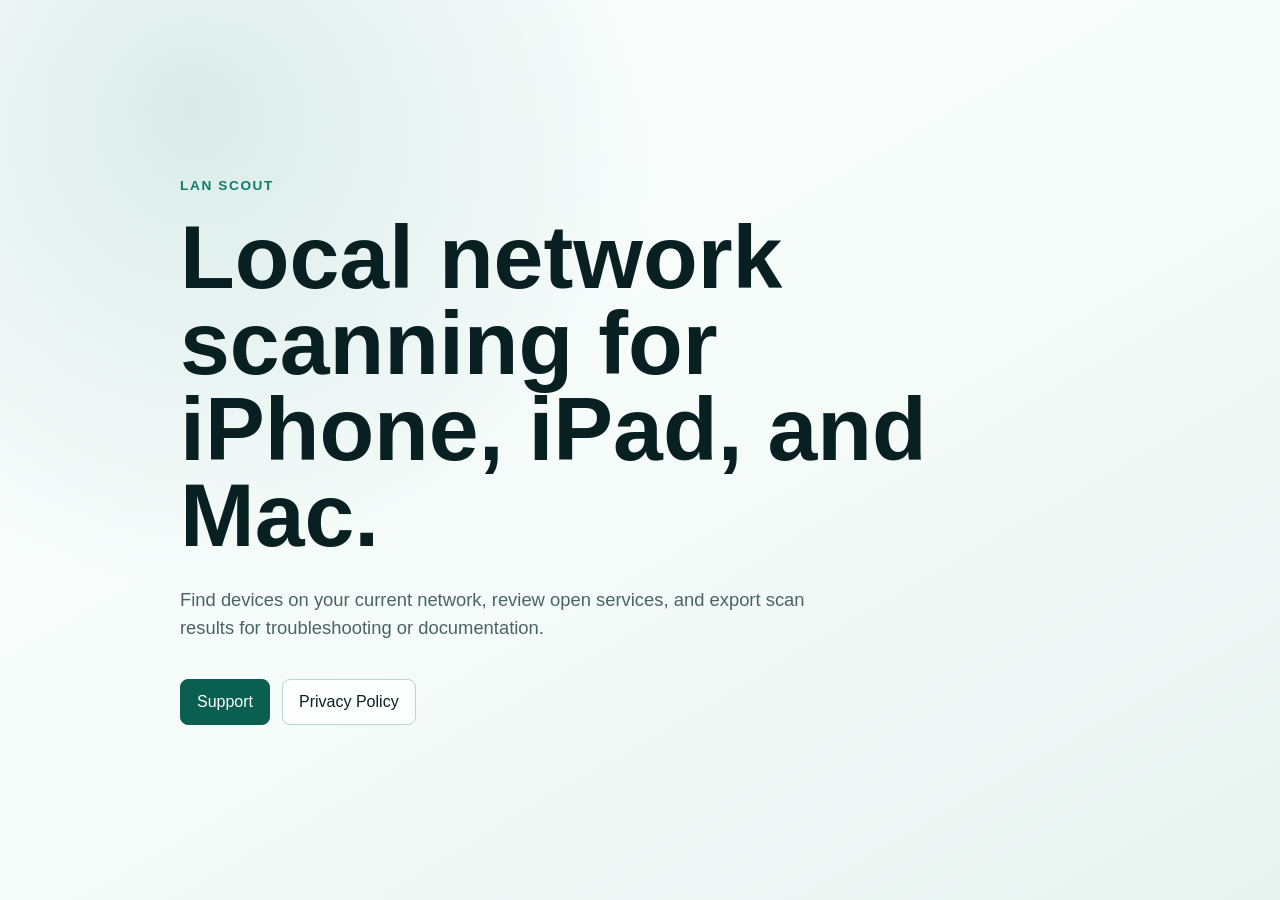
==== index.html @ 2cab11a4 "Add LAN Scout support pages" ====
<!doctype html>
<html lang="en">
<head>
  <meta charset="utf-8">
  <meta name="viewport" content="width=device-width, initial-scale=1">
  <title>LAN Scout</title>
  <meta name="description" content="LAN Scout support and privacy information.">
  <link rel="stylesheet" href="./styles.css">
</head>
<body>
  <main class="shell">
    <section class="hero">
      <p class="eyebrow">LAN Scout</p>
      <h1>Local network scanning for iPhone, iPad, and Mac.</h1>
      <p class="lede">Find devices on your current network, review open services, and export scan results for troubleshooting or documentation.</p>
      <div class="actions">
        <a href="./support/">Support</a>
        <a href="./privacy/">Privacy Policy</a>
      </div>
    </section>
  </main>
</body>
</html>
---- styles.css ----
:root {
  color-scheme: light dark;
  --bg: #071b1d;
  --panel: #0e2a2d;
  --text: #f4fbf9;
  --muted: #a9c2bd;
  --line: #24494d;
  --accent: #56f2cd;
  --accent-dark: #0d7d6a;
}

* {
  box-sizing: border-box;
}

body {
  margin: 0;
  min-height: 100vh;
  font-family: -apple-system, BlinkMacSystemFont, "Segoe UI", sans-serif;
  line-height: 1.55;
  color: var(--text);
  background:
    radial-gradient(circle at 20% 15%, rgba(86, 242, 205, 0.16), transparent 34rem),
    linear-gradient(150deg, #051315 0%, var(--bg) 56%, #0b2529 100%);
}

a {
  color: var(--accent);
}

.shell {
  width: min(920px, calc(100% - 40px));
  margin: 0 auto;
  padding: 72px 0;
}

.hero {
  min-height: calc(100vh - 144px);
  display: grid;
  align-content: center;
}

.eyebrow {
  margin: 0 0 18px;
  color: var(--accent);
  font-size: 0.85rem;
  font-weight: 700;
  letter-spacing: 0.12em;
  text-transform: uppercase;
}

h1 {
  max-width: 780px;
  margin: 0;
  font-size: clamp(2.25rem, 8vw, 5.6rem);
  line-height: 0.96;
  letter-spacing: 0;
}

.lede {
  max-width: 640px;
  margin: 28px 0 0;
  color: var(--muted);
  font-size: 1.15rem;
}

.compact {
  margin-top: 16px;
}

.actions {
  display: flex;
  flex-wrap: wrap;
  gap: 12px;
  margin-top: 36px;
}

.actions a {
  min-height: 44px;
  padding: 10px 16px;
  border: 1px solid rgba(86, 242, 205, 0.38);
  border-radius: 8px;
  color: var(--text);
  text-decoration: none;
  background: rgba(14, 42, 45, 0.82);
}

.actions a:first-child {
  color: #041615;
  border-color: var(--accent);
  background: var(--accent);
}

.doc {
  max-width: 760px;
}

.back {
  display: inline-block;
  margin-bottom: 28px;
  color: var(--accent);
  font-weight: 700;
  text-decoration: none;
}

.doc h1 {
  font-size: clamp(2.25rem, 7vw, 4.2rem);
}

h2 {
  margin: 36px 0 8px;
  padding-top: 22px;
  border-top: 1px solid var(--line);
  font-size: 1.2rem;
}

p {
  margin: 0 0 14px;
}

.updated {
  margin-top: 14px;
  color: var(--muted);
}

@media (prefers-color-scheme: light) {
  :root {
    --bg: #f4fbf9;
    --panel: #ffffff;
    --text: #092022;
    --muted: #496461;
    --line: #d6e5e2;
    --accent: #0d7d6a;
    --accent-dark: #0a5f51;
  }

  body {
    background:
      radial-gradient(circle at 15% 12%, rgba(13, 125, 106, 0.14), transparent 30rem),
      linear-gradient(150deg, #ffffff 0%, var(--bg) 55%, #e8f3f0 100%);
  }

  .actions a {
    color: var(--text);
    background: rgba(255, 255, 255, 0.78);
    border-color: #b8d7d0;
  }

  .actions a:first-child {
    color: #ffffff;
    background: var(--accent-dark);
    border-color: var(--accent-dark);
  }
}
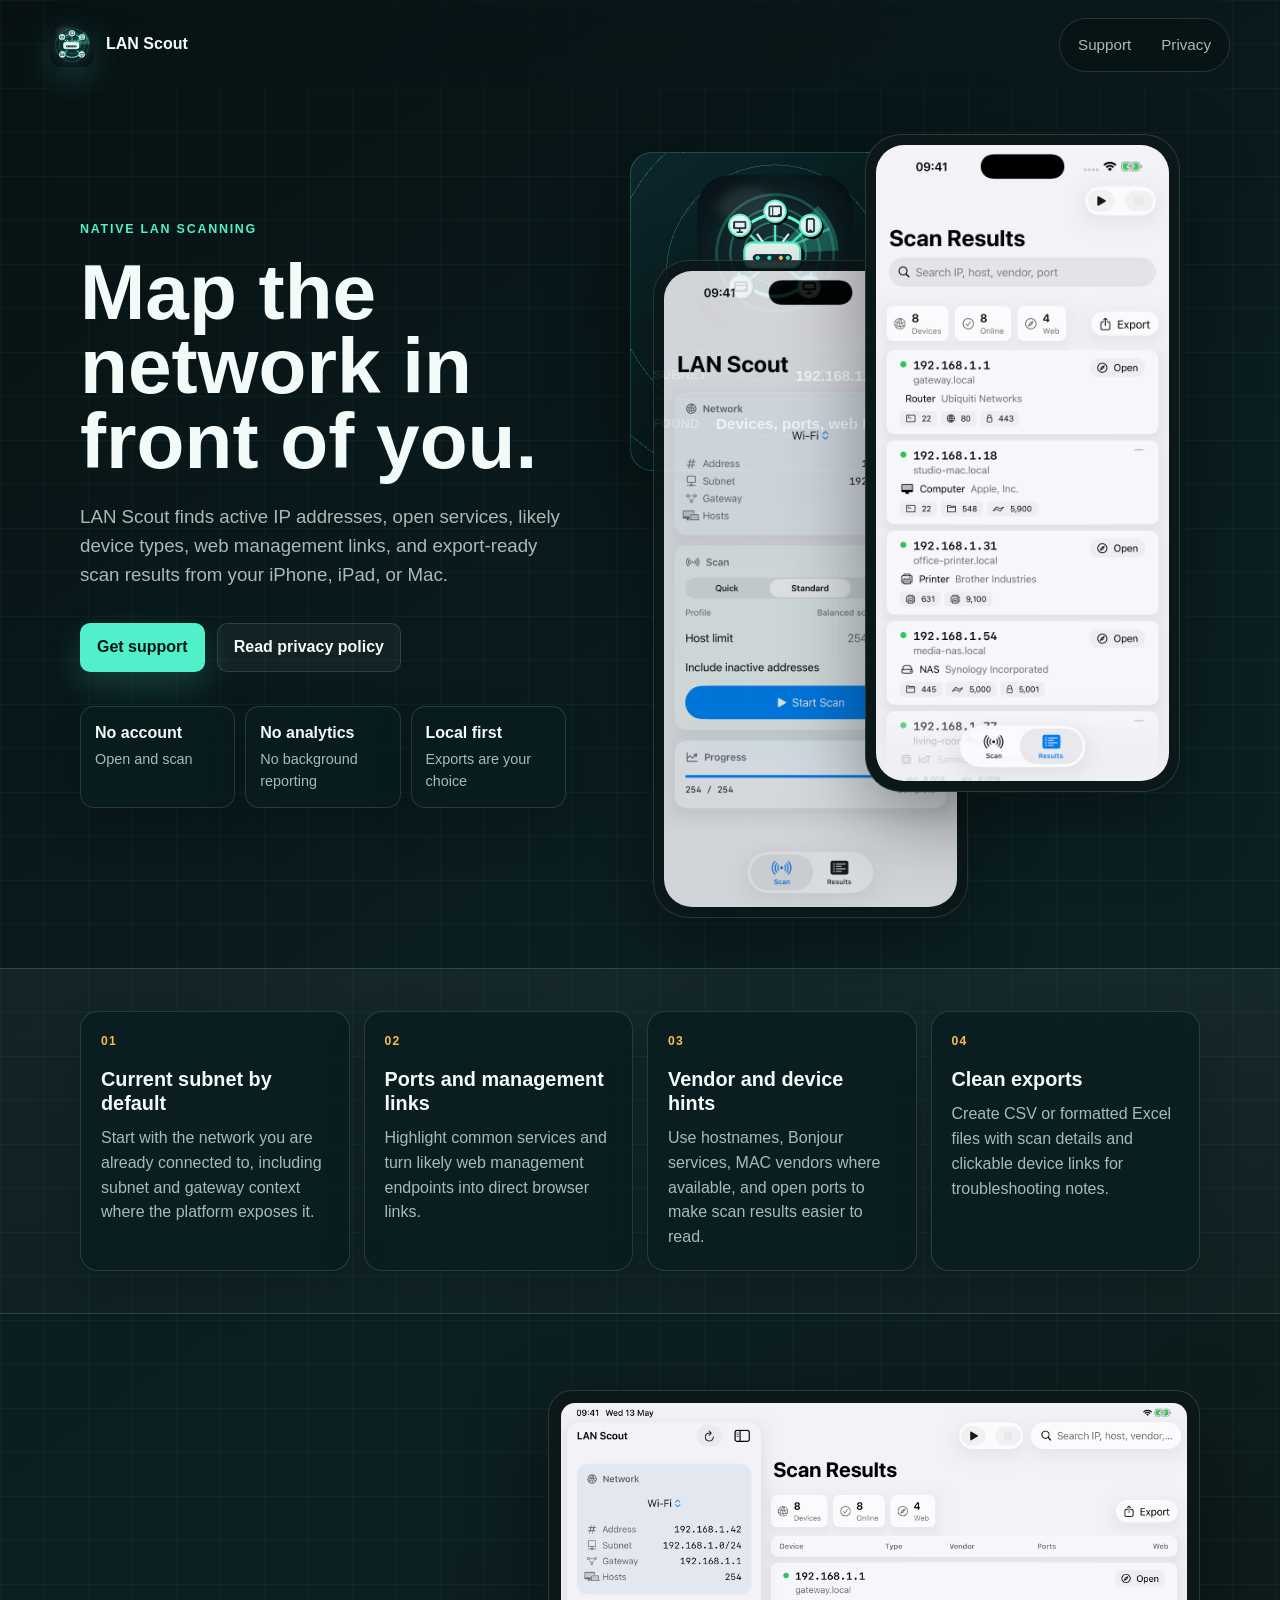
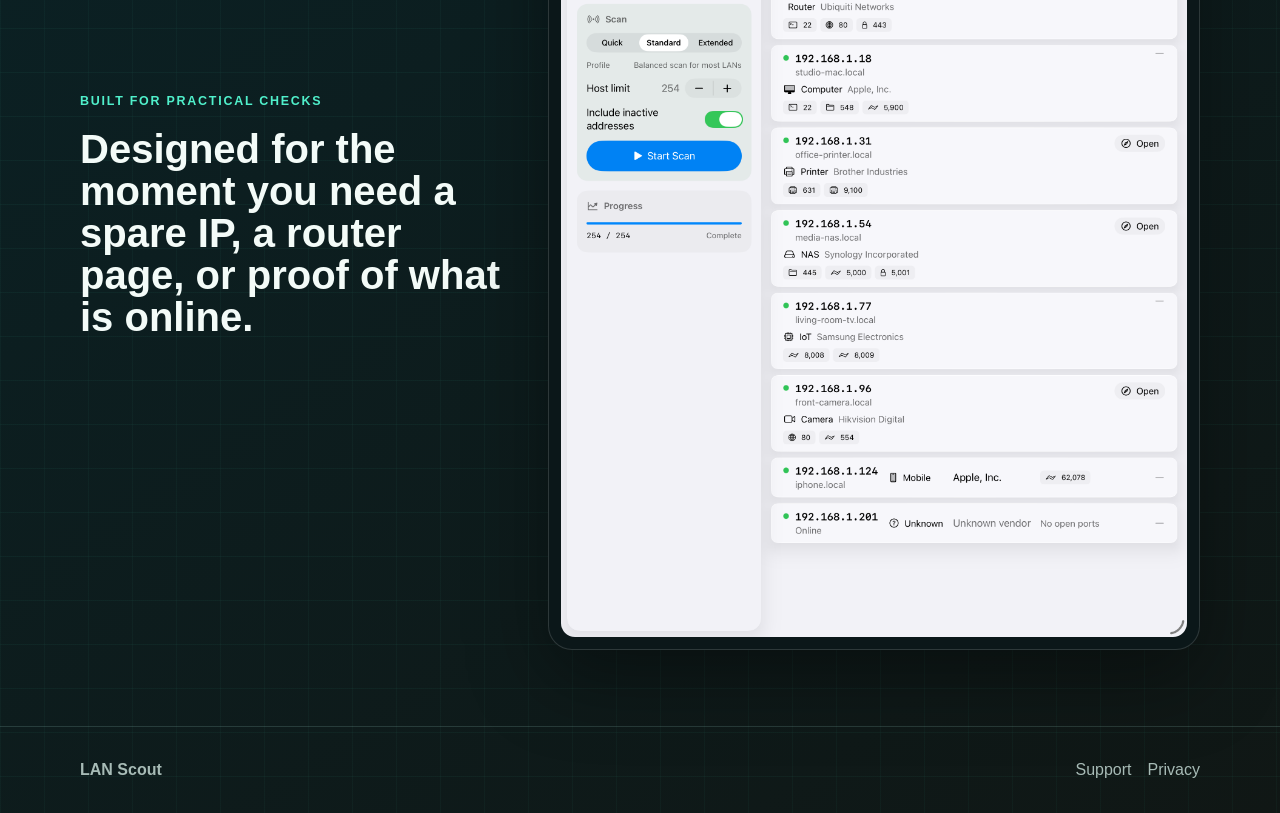
==== commit b3f0eebd: "Redesign LAN Scout public site" ====
--- a/index.html
+++ b/index.html
@@ -3,21 +3,118 @@
 <head>
   <meta charset="utf-8">
   <meta name="viewport" content="width=device-width, initial-scale=1">
-  <title>LAN Scout</title>
-  <meta name="description" content="LAN Scout support and privacy information.">
+  <title>LAN Scout - Local network scanner</title>
+  <meta name="description" content="LAN Scout is a native local network scanner for iPhone, iPad, and Mac.">
+  <meta property="og:title" content="LAN Scout">
+  <meta property="og:description" content="Find devices, ports, vendors, and web management links on your local network.">
+  <meta property="og:image" content="https://lanscout.brittan.co/assets/app-icon.png">
+  <link rel="icon" href="./assets/app-icon.png">
+  <link rel="apple-touch-icon" href="./assets/app-icon.png">
   <link rel="stylesheet" href="./styles.css">
 </head>
 <body>
-  <main class="shell">
-    <section class="hero">
-      <p class="eyebrow">LAN Scout</p>
-      <h1>Local network scanning for iPhone, iPad, and Mac.</h1>
-      <p class="lede">Find devices on your current network, review open services, and export scan results for troubleshooting or documentation.</p>
-      <div class="actions">
-        <a href="./support/">Support</a>
-        <a href="./privacy/">Privacy Policy</a>
+  <header class="site-header">
+    <a class="brand" href="./" aria-label="LAN Scout home">
+      <img src="./assets/app-icon.png" alt="" width="44" height="44">
+      <span>LAN Scout</span>
+    </a>
+    <nav class="site-nav" aria-label="Site navigation">
+      <a href="./support/">Support</a>
+      <a href="./privacy/">Privacy</a>
+    </nav>
+  </header>
+
+  <main>
+    <section class="hero shell">
+      <div class="hero-copy">
+        <p class="eyebrow">Native LAN scanning</p>
+        <h1>Map the network in front of you.</h1>
+        <p class="lede">LAN Scout finds active IP addresses, open services, likely device types, web management links, and export-ready scan results from your iPhone, iPad, or Mac.</p>
+        <div class="actions">
+          <a class="button primary" href="./support/">Get support</a>
+          <a class="button secondary" href="./privacy/">Read privacy policy</a>
+        </div>
+        <dl class="trust-strip" aria-label="LAN Scout privacy summary">
+          <div>
+            <dt>No account</dt>
+            <dd>Open and scan</dd>
+          </div>
+          <div>
+            <dt>No analytics</dt>
+            <dd>No background reporting</dd>
+          </div>
+          <div>
+            <dt>Local first</dt>
+            <dd>Exports are your choice</dd>
+          </div>
+        </dl>
+      </div>
+
+      <div class="product-stage" aria-label="LAN Scout app preview">
+        <div class="radar-card">
+          <img class="hero-icon" src="./assets/app-icon.png" alt="LAN Scout app icon" width="156" height="156">
+          <div class="scan-readout">
+            <span>Subnet</span>
+            <strong>192.168.1.0/24</strong>
+          </div>
+          <div class="scan-readout">
+            <span>Found</span>
+            <strong>Devices, ports, web links</strong>
+          </div>
+        </div>
+        <figure class="phone-frame phone-front">
+          <img src="./assets/iphone-results.png" alt="LAN Scout results screen showing discovered network devices">
+        </figure>
+        <figure class="phone-frame phone-back">
+          <img src="./assets/iphone-scan.png" alt="LAN Scout scan setup screen">
+        </figure>
       </div>
     </section>
+
+    <section class="band">
+      <div class="shell feature-grid" aria-label="LAN Scout features">
+        <article>
+          <span class="feature-kicker">01</span>
+          <h2>Current subnet by default</h2>
+          <p>Start with the network you are already connected to, including subnet and gateway context where the platform exposes it.</p>
+        </article>
+        <article>
+          <span class="feature-kicker">02</span>
+          <h2>Ports and management links</h2>
+          <p>Highlight common services and turn likely web management endpoints into direct browser links.</p>
+        </article>
+        <article>
+          <span class="feature-kicker">03</span>
+          <h2>Vendor and device hints</h2>
+          <p>Use hostnames, Bonjour services, MAC vendors where available, and open ports to make scan results easier to read.</p>
+        </article>
+        <article>
+          <span class="feature-kicker">04</span>
+          <h2>Clean exports</h2>
+          <p>Create CSV or formatted Excel files with scan details and clickable device links for troubleshooting notes.</p>
+        </article>
+      </div>
+    </section>
+
+    <section class="shell showcase">
+      <div>
+        <p class="eyebrow">Built for practical checks</p>
+        <h2>Designed for the moment you need a spare IP, a router page, or proof of what is online.</h2>
+      </div>
+      <figure class="tablet-frame">
+        <img src="./assets/ipad-overview.png" alt="LAN Scout on iPad showing the scan dashboard and results">
+      </figure>
+    </section>
   </main>
+
+  <footer class="site-footer">
+    <div class="shell footer-inner">
+      <span>LAN Scout</span>
+      <nav aria-label="Footer navigation">
+        <a href="./support/">Support</a>
+        <a href="./privacy/">Privacy</a>
+      </nav>
+    </div>
+  </footer>
 </body>
 </html>
--- a/styles.css
+++ b/styles.css
@@ -1,154 +1,622 @@
 :root {
-  color-scheme: light dark;
-  --bg: #071b1d;
-  --panel: #0e2a2d;
-  --text: #f4fbf9;
-  --muted: #a9c2bd;
-  --line: #24494d;
-  --accent: #56f2cd;
-  --accent-dark: #0d7d6a;
+  color-scheme: dark;
+  --bg: #071113;
+  --surface: #0b1d20;
+  --surface-strong: #102b2f;
+  --ink: #f3fbf8;
+  --muted: #a7bbb6;
+  --subtle: #6f8782;
+  --line: rgba(154, 210, 198, 0.18);
+  --accent: #50f0cb;
+  --accent-strong: #16b990;
+  --warm: #f6bd4f;
+  --paper: #eef8f4;
+  --paper-ink: #0d2325;
+  --shadow: 0 28px 80px rgba(0, 0, 0, 0.38);
 }
 
 * {
   box-sizing: border-box;
+}
+
+html {
+  background: var(--bg);
 }
 
 body {
   margin: 0;
   min-height: 100vh;
-  font-family: -apple-system, BlinkMacSystemFont, "Segoe UI", sans-serif;
+  font-family: ui-sans-serif, -apple-system, BlinkMacSystemFont, "Segoe UI", sans-serif;
   line-height: 1.55;
-  color: var(--text);
+  color: var(--ink);
   background:
-    radial-gradient(circle at 20% 15%, rgba(86, 242, 205, 0.16), transparent 34rem),
-    linear-gradient(150deg, #051315 0%, var(--bg) 56%, #0b2529 100%);
+    linear-gradient(rgba(80, 240, 203, 0.045) 1px, transparent 1px),
+    linear-gradient(90deg, rgba(80, 240, 203, 0.035) 1px, transparent 1px),
+    linear-gradient(145deg, #071113 0%, #0b2023 48%, #101715 100%);
+  background-size: 44px 44px, 44px 44px, auto;
+}
+
+body::before {
+  position: fixed;
+  inset: 0;
+  z-index: -1;
+  content: "";
+  background:
+    linear-gradient(115deg, transparent 0 42%, rgba(80, 240, 203, 0.11) 42% 43%, transparent 43%),
+    repeating-linear-gradient(0deg, rgba(255, 255, 255, 0.026) 0 1px, transparent 1px 9px);
+  pointer-events: none;
+}
+
+img {
+  display: block;
+  max-width: 100%;
 }
 
 a {
+  color: inherit;
+}
+
+.shell {
+  width: min(1120px, calc(100% - 40px));
+  margin: 0 auto;
+}
+
+.site-header {
+  position: sticky;
+  top: 0;
+  z-index: 10;
+  display: flex;
+  align-items: center;
+  justify-content: space-between;
+  gap: 20px;
+  width: min(1180px, calc(100% - 32px));
+  margin: 0 auto;
+  padding: 18px 0;
+  backdrop-filter: blur(18px);
+}
+
+.brand {
+  display: inline-flex;
+  align-items: center;
+  gap: 12px;
+  min-height: 48px;
+  color: var(--ink);
+  font-weight: 800;
+  text-decoration: none;
+}
+
+.brand img {
+  border-radius: 12px;
+  box-shadow: 0 12px 34px rgba(80, 240, 203, 0.18);
+}
+
+.site-nav {
+  display: inline-flex;
+  align-items: center;
+  gap: 6px;
+  padding: 6px;
+  border: 1px solid var(--line);
+  border-radius: 999px;
+  background: rgba(7, 17, 19, 0.72);
+}
+
+.site-nav a {
+  padding: 8px 12px;
+  border-radius: 999px;
+  color: var(--muted);
+  font-size: 0.95rem;
+  text-decoration: none;
+}
+
+.site-nav a:hover,
+.site-nav a[aria-current="page"] {
+  color: var(--ink);
+  background: rgba(255, 255, 255, 0.08);
+}
+
+.hero {
+  display: grid;
+  grid-template-columns: minmax(0, 0.92fr) minmax(420px, 1.08fr);
+  gap: 64px;
+  align-items: center;
+  min-height: calc(100vh - 84px);
+  padding: 44px 0 74px;
+}
+
+.eyebrow {
+  margin: 0 0 16px;
   color: var(--accent);
-}
-
-.shell {
-  width: min(920px, calc(100% - 40px));
-  margin: 0 auto;
-  padding: 72px 0;
-}
-
-.hero {
-  min-height: calc(100vh - 144px);
-  display: grid;
-  align-content: center;
-}
-
-.eyebrow {
-  margin: 0 0 18px;
-  color: var(--accent);
-  font-size: 0.85rem;
-  font-weight: 700;
-  letter-spacing: 0.12em;
+  font-size: 0.78rem;
+  font-weight: 900;
+  letter-spacing: 0.14em;
   text-transform: uppercase;
 }
 
+h1,
+h2,
+h3,
+p {
+  margin-top: 0;
+}
+
 h1 {
+  max-width: 760px;
+  margin-bottom: 24px;
+  font-size: 4.9rem;
+  line-height: 0.95;
+  letter-spacing: 0;
+}
+
+h2 {
+  margin-bottom: 10px;
+  font-size: 1.24rem;
+  line-height: 1.2;
+  letter-spacing: 0;
+}
+
+.showcase h2 {
   max-width: 780px;
-  margin: 0;
-  font-size: clamp(2.25rem, 8vw, 5.6rem);
-  line-height: 0.96;
-  letter-spacing: 0;
+  font-size: 2.5rem;
+  line-height: 1.05;
 }
 
 .lede {
-  max-width: 640px;
-  margin: 28px 0 0;
-  color: var(--muted);
-  font-size: 1.15rem;
+  max-width: 660px;
+  margin-bottom: 0;
+  color: var(--muted);
+  font-size: 1.17rem;
 }
 
 .compact {
-  margin-top: 16px;
+  margin-bottom: 18px;
 }
 
 .actions {
   display: flex;
   flex-wrap: wrap;
   gap: 12px;
-  margin-top: 36px;
-}
-
-.actions a {
-  min-height: 44px;
-  padding: 10px 16px;
-  border: 1px solid rgba(86, 242, 205, 0.38);
-  border-radius: 8px;
-  color: var(--text);
+  margin-top: 34px;
+}
+
+.button,
+.contact-button {
+  display: inline-flex;
+  align-items: center;
+  justify-content: center;
+  min-height: 46px;
+  padding: 11px 16px;
+  border: 1px solid transparent;
+  border-radius: 10px;
+  font: inherit;
+  font-weight: 800;
   text-decoration: none;
-  background: rgba(14, 42, 45, 0.82);
-}
-
-.actions a:first-child {
+  cursor: pointer;
+}
+
+.button.primary,
+.contact-button {
   color: #041615;
-  border-color: var(--accent);
   background: var(--accent);
-}
-
-.doc {
-  max-width: 760px;
-}
-
-.back {
-  display: inline-block;
-  margin-bottom: 28px;
-  color: var(--accent);
-  font-weight: 700;
+  box-shadow: 0 14px 34px rgba(80, 240, 203, 0.18);
+}
+
+.button.secondary {
+  color: var(--ink);
+  border-color: var(--line);
+  background: rgba(255, 255, 255, 0.045);
+}
+
+.button:hover,
+.contact-button:hover {
+  transform: translateY(-1px);
+}
+
+.button:focus-visible,
+.contact-button:focus-visible,
+.site-nav a:focus-visible,
+.brand:focus-visible {
+  outline: 3px solid rgba(80, 240, 203, 0.38);
+  outline-offset: 3px;
+}
+
+.trust-strip {
+  display: grid;
+  grid-template-columns: repeat(3, minmax(0, 1fr));
+  gap: 10px;
+  max-width: 690px;
+  margin: 34px 0 0;
+  padding: 0;
+}
+
+.trust-strip div,
+.privacy-summary div,
+.feature-grid article,
+.answer-list article {
+  border: 1px solid var(--line);
+  background: rgba(9, 28, 31, 0.76);
+  box-shadow: 0 18px 44px rgba(0, 0, 0, 0.16);
+}
+
+.trust-strip div {
+  padding: 14px;
+  border-radius: 14px;
+}
+
+.trust-strip dt {
+  color: var(--ink);
+  font-weight: 900;
+}
+
+.trust-strip dd {
+  margin: 2px 0 0;
+  color: var(--muted);
+  font-size: 0.9rem;
+}
+
+.product-stage {
+  position: relative;
+  min-height: 760px;
+}
+
+.radar-card {
+  position: absolute;
+  top: 18px;
+  left: 0;
+  width: 290px;
+  padding: 22px;
+  border: 1px solid rgba(80, 240, 203, 0.24);
+  border-radius: 22px;
+  background:
+    repeating-radial-gradient(circle at 50% 38%, rgba(80, 240, 203, 0.22) 0 1px, transparent 1px 54px),
+    linear-gradient(145deg, rgba(12, 39, 43, 0.95), rgba(6, 20, 22, 0.94));
+  box-shadow: var(--shadow);
+}
+
+.hero-icon {
+  width: 156px;
+  height: 156px;
+  margin: 0 auto 20px;
+  border-radius: 34px;
+}
+
+.scan-readout {
+  display: flex;
+  align-items: center;
+  justify-content: space-between;
+  gap: 14px;
+  padding: 12px 0;
+  border-top: 1px solid var(--line);
+}
+
+.scan-readout span {
+  color: var(--subtle);
+  font-size: 0.82rem;
+  font-weight: 800;
+  text-transform: uppercase;
+}
+
+.scan-readout strong {
+  color: var(--paper);
+  font-size: 0.95rem;
+  text-align: right;
+}
+
+.phone-frame,
+.tablet-frame {
+  margin: 0;
+  overflow: hidden;
+  border: 1px solid rgba(255, 255, 255, 0.14);
+  background: #0b1719;
+  box-shadow: var(--shadow);
+}
+
+.phone-frame {
+  position: absolute;
+  width: min(315px, 43vw);
+  border-radius: 36px;
+  padding: 10px;
+}
+
+.phone-front {
+  right: 20px;
+  top: 0;
+  z-index: 2;
+}
+
+.phone-back {
+  right: 232px;
+  top: 126px;
+  z-index: 1;
+  opacity: 0.86;
+}
+
+.phone-frame img {
+  border-radius: 28px;
+}
+
+.band {
+  border-top: 1px solid var(--line);
+  border-bottom: 1px solid var(--line);
+  background: linear-gradient(180deg, rgba(238, 248, 244, 0.045), rgba(238, 248, 244, 0.018));
+}
+
+.feature-grid {
+  display: grid;
+  grid-template-columns: repeat(4, minmax(0, 1fr));
+  gap: 14px;
+  padding: 42px 0;
+}
+
+.feature-grid article,
+.answer-list article {
+  border-radius: 18px;
+  padding: 20px;
+}
+
+.feature-grid p,
+.answer-list p,
+.policy-body p {
+  margin-bottom: 0;
+  color: var(--muted);
+}
+
+.feature-kicker {
+  display: block;
+  margin-bottom: 18px;
+  color: var(--warm);
+  font-size: 0.76rem;
+  font-weight: 900;
+  letter-spacing: 0.1em;
+  text-transform: uppercase;
+}
+
+.showcase {
+  display: grid;
+  grid-template-columns: minmax(260px, 0.8fr) minmax(0, 1.2fr);
+  gap: 34px;
+  align-items: center;
+  padding: 76px 0;
+}
+
+.tablet-frame {
+  border-radius: 24px;
+  padding: 12px;
+}
+
+.tablet-frame img {
+  border-radius: 14px;
+}
+
+.doc-page {
+  padding: 62px 0 78px;
+}
+
+.doc-hero {
+  display: grid;
+  grid-template-columns: 104px minmax(0, 760px);
+  gap: 28px;
+  align-items: start;
+  padding: 34px;
+  border: 1px solid var(--line);
+  border-radius: 24px;
+  background:
+    linear-gradient(135deg, rgba(80, 240, 203, 0.12), transparent 38%),
+    rgba(9, 28, 31, 0.78);
+  box-shadow: var(--shadow);
+}
+
+.doc-hero img {
+  border-radius: 24px;
+}
+
+.doc-hero h1 {
+  max-width: 820px;
+  margin-bottom: 12px;
+  font-size: 3.6rem;
+}
+
+.updated {
+  margin: 0;
+  color: var(--muted);
+}
+
+.answer-list,
+.policy-body {
+  display: grid;
+  gap: 14px;
+  margin-top: 22px;
+}
+
+.policy-body article {
+  padding: 26px 0;
+  border-bottom: 1px solid var(--line);
+}
+
+.policy-body article:last-child {
+  border-bottom: 0;
+}
+
+.privacy-summary {
+  display: grid;
+  grid-template-columns: repeat(3, minmax(0, 1fr));
+  gap: 14px;
+  margin-top: 22px;
+}
+
+.privacy-summary div {
+  min-height: 126px;
+  padding: 20px;
+  border-radius: 18px;
+}
+
+.privacy-summary strong {
+  display: block;
+  margin-bottom: 8px;
+  color: var(--paper);
+  font-size: 1.15rem;
+}
+
+.privacy-summary span {
+  color: var(--muted);
+}
+
+.site-footer {
+  border-top: 1px solid var(--line);
+  color: var(--subtle);
+}
+
+.footer-inner {
+  display: flex;
+  align-items: center;
+  justify-content: space-between;
+  gap: 16px;
+  min-height: 86px;
+}
+
+.footer-inner span {
+  font-weight: 900;
+  color: var(--muted);
+}
+
+.footer-inner nav {
+  display: flex;
+  gap: 16px;
+}
+
+.footer-inner a {
+  color: var(--muted);
   text-decoration: none;
 }
 
-.doc h1 {
-  font-size: clamp(2.25rem, 7vw, 4.2rem);
-}
-
-h2 {
-  margin: 36px 0 8px;
-  padding-top: 22px;
-  border-top: 1px solid var(--line);
-  font-size: 1.2rem;
-}
-
-p {
-  margin: 0 0 14px;
-}
-
-.updated {
-  margin-top: 14px;
-  color: var(--muted);
-}
-
-@media (prefers-color-scheme: light) {
-  :root {
-    --bg: #f4fbf9;
-    --panel: #ffffff;
-    --text: #092022;
-    --muted: #496461;
-    --line: #d6e5e2;
-    --accent: #0d7d6a;
-    --accent-dark: #0a5f51;
-  }
-
-  body {
-    background:
-      radial-gradient(circle at 15% 12%, rgba(13, 125, 106, 0.14), transparent 30rem),
-      linear-gradient(150deg, #ffffff 0%, var(--bg) 55%, #e8f3f0 100%);
-  }
-
-  .actions a {
-    color: var(--text);
-    background: rgba(255, 255, 255, 0.78);
-    border-color: #b8d7d0;
-  }
-
-  .actions a:first-child {
-    color: #ffffff;
-    background: var(--accent-dark);
-    border-color: var(--accent-dark);
-  }
-}
+.footer-inner a:hover {
+  color: var(--ink);
+}
+
+@media (max-width: 980px) {
+  .hero,
+  .showcase {
+    grid-template-columns: 1fr;
+  }
+
+  .hero {
+    gap: 28px;
+    min-height: auto;
+  }
+
+  h1 {
+    font-size: 3.5rem;
+  }
+
+  .product-stage {
+    min-height: 720px;
+  }
+
+  .phone-front {
+    right: 8%;
+  }
+
+  .phone-back {
+    right: 42%;
+  }
+
+  .feature-grid,
+  .privacy-summary {
+    grid-template-columns: repeat(2, minmax(0, 1fr));
+  }
+}
+
+@media (max-width: 680px) {
+  .shell {
+    width: min(100% - 28px, 1120px);
+  }
+
+  .site-header {
+    position: static;
+    align-items: flex-start;
+    width: min(100% - 24px, 1180px);
+  }
+
+  .brand span {
+    display: none;
+  }
+
+  .site-nav {
+    width: auto;
+  }
+
+  h1 {
+    font-size: 2.72rem;
+  }
+
+  .doc-hero h1,
+  .showcase h2 {
+    font-size: 2.32rem;
+  }
+
+  .lede {
+    font-size: 1.04rem;
+  }
+
+  .trust-strip,
+  .feature-grid,
+  .privacy-summary {
+    grid-template-columns: 1fr;
+  }
+
+  .actions {
+    flex-direction: column;
+  }
+
+  .button,
+  .contact-button {
+    width: 100%;
+  }
+
+  .product-stage {
+    min-height: 790px;
+  }
+
+  .radar-card {
+    position: relative;
+    width: 100%;
+  }
+
+  .phone-frame {
+    width: 48%;
+    min-width: 150px;
+    border-radius: 24px;
+    padding: 6px;
+  }
+
+  .phone-frame img {
+    border-radius: 18px;
+  }
+
+  .phone-front {
+    top: 210px;
+    right: 4%;
+  }
+
+  .phone-back {
+    top: 258px;
+    right: 47%;
+  }
+
+  .doc-hero {
+    grid-template-columns: 1fr;
+    padding: 22px;
+  }
+
+  .doc-hero img {
+    width: 78px;
+    height: 78px;
+    border-radius: 18px;
+  }
+
+  .footer-inner {
+    align-items: flex-start;
+    flex-direction: column;
+    justify-content: center;
+    padding: 22px 0;
+  }
+}
